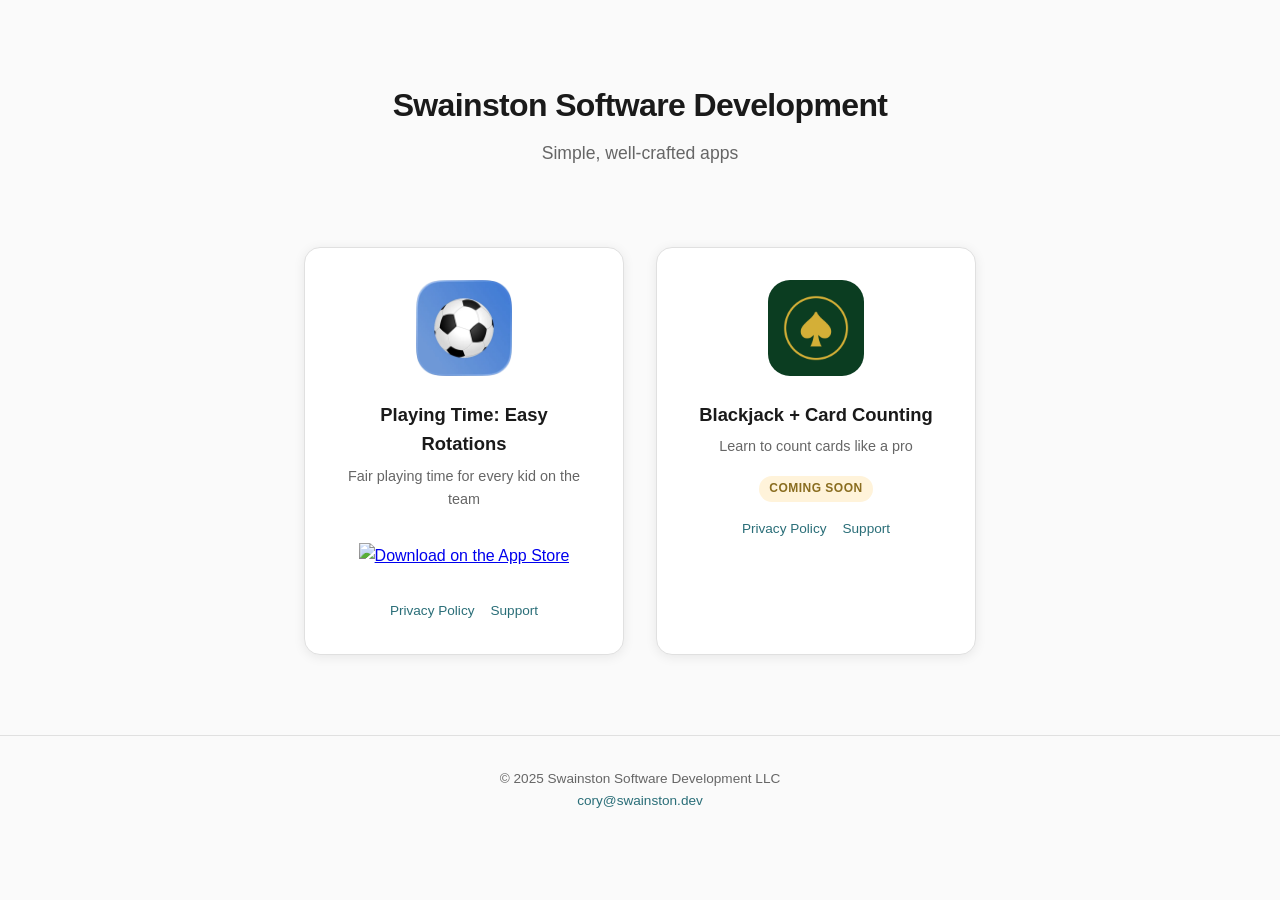
==== index.html @ 4da75aff "Replace Flutter app with static site for Swainston Software Development Remove the old Flutter web a" ====
<!DOCTYPE html>
<html lang="en">
<head>
    <meta charset="UTF-8">
    <meta name="viewport" content="width=device-width, initial-scale=1.0">
    <title>Swainston Software Development</title>
    <link rel="icon" href="favicon.svg" type="image/svg+xml">
    <link rel="stylesheet" href="style.css">
</head>
<body>
    <div class="hero">
        <h1>Swainston Software Development</h1>
        <p>Simple, well-crafted apps</p>
    </div>

    <div class="apps">
        <div class="app-card">
            <img src="assets/playing-time-icon.png" alt="Playing Time icon">
            <h2>Playing Time: Easy Rotations</h2>
            <p class="tagline">Fair playing time for every kid on the team</p>
            <a class="store-link" href="https://apps.apple.com/us/app/playing-time-easy-rotations/id6465690976">
                <img src="https://developer.apple.com/assets/elements/badges/download-on-the-app-store.svg" alt="Download on the App Store">
            </a>
            <div class="links">
                <a href="apps/playing-time/privacy-policy.html">Privacy Policy</a>
                <a href="support.html?app=playing-time">Support</a>
            </div>
        </div>

        <div class="app-card">
            <img src="assets/blackjack-icon.png" alt="Blackjack + Card Counting icon">
            <h2>Blackjack + Card Counting</h2>
            <p class="tagline">Learn to count cards like a pro</p>
            <span class="badge coming-soon">Coming Soon</span>
            <div class="links">
                <a href="apps/blackjack/privacy-policy.html">Privacy Policy</a>
                <a href="support.html?app=blackjack">Support</a>
            </div>
        </div>
    </div>

    <footer>
        <p>&copy; 2025 Swainston Software Development LLC</p>
        <p><a href="mailto:cory@swainston.dev">cory@swainston.dev</a></p>
    </footer>
</body>
</html>
---- style.css ----
:root {
  --bg: #fafafa;
  --text: #1a1a1a;
  --muted: #666;
  --border: #e0e0e0;
  --accent: #2a6e78;
  --card-bg: #fff;
  --card-shadow: 0 2px 12px rgba(0,0,0,0.08);
}

* { margin: 0; padding: 0; box-sizing: border-box; }

body {
  font-family: -apple-system, BlinkMacSystemFont, "Segoe UI", Roboto, sans-serif;
  color: var(--text);
  background: var(--bg);
  line-height: 1.6;
  -webkit-font-smoothing: antialiased;
}

/* Landing page */
.hero {
  text-align: center;
  padding: 80px 20px 40px;
}

.hero h1 {
  font-size: 2rem;
  font-weight: 700;
  letter-spacing: -0.02em;
}

.hero p {
  color: var(--muted);
  margin-top: 8px;
  font-size: 1.1rem;
}

.apps {
  display: flex;
  flex-wrap: wrap;
  justify-content: center;
  gap: 32px;
  padding: 40px 20px 80px;
  max-width: 800px;
  margin: 0 auto;
}

.app-card {
  background: var(--card-bg);
  border: 1px solid var(--border);
  border-radius: 16px;
  padding: 32px;
  width: 320px;
  text-align: center;
  box-shadow: var(--card-shadow);
  transition: transform 0.2s, box-shadow 0.2s;
}

.app-card:hover {
  transform: translateY(-4px);
  box-shadow: 0 6px 20px rgba(0,0,0,0.12);
}

.app-card img {
  width: 96px;
  height: 96px;
  border-radius: 22px;
  margin-bottom: 16px;
}

.app-card h2 {
  font-size: 1.15rem;
  font-weight: 600;
  margin-bottom: 6px;
}

.app-card .tagline {
  color: var(--muted);
  font-size: 0.9rem;
  margin-bottom: 16px;
}

.badge {
  display: inline-block;
  font-size: 0.75rem;
  font-weight: 600;
  padding: 3px 10px;
  border-radius: 999px;
  text-transform: uppercase;
  letter-spacing: 0.04em;
}

.badge.available {
  background: #e0f5ee;
  color: #1a7a52;
}

.badge.coming-soon {
  background: #fff3da;
  color: #8a6d20;
}

.app-card .links {
  margin-top: 16px;
  display: flex;
  justify-content: center;
  gap: 16px;
  font-size: 0.85rem;
}

.app-card .links a {
  color: var(--accent);
  text-decoration: none;
}

.app-card .links a:hover {
  text-decoration: underline;
}

.store-link {
  display: inline-block;
  margin-top: 16px;
}

.store-link img {
  width: auto;
  height: 40px;
  border-radius: 0;
}

/* Footer */
footer {
  text-align: center;
  padding: 32px 20px;
  border-top: 1px solid var(--border);
  color: var(--muted);
  font-size: 0.85rem;
}

footer a {
  color: var(--accent);
  text-decoration: none;
}

/* Sub-pages (privacy, support) */
.page {
  max-width: 640px;
  margin: 0 auto;
  padding: 48px 20px 80px;
}

.page .back {
  display: inline-block;
  margin-bottom: 24px;
  color: var(--accent);
  text-decoration: none;
  font-size: 0.9rem;
  font-weight: 500;
}

.page .back:hover {
  text-decoration: underline;
}

.page h1 {
  font-size: 1.5rem;
  margin-bottom: 4px;
}

.page .subtitle {
  color: var(--muted);
  font-size: 0.9rem;
  margin-bottom: 32px;
  padding-bottom: 24px;
  border-bottom: 1px solid var(--border);
}

.page h2 {
  font-size: 1.1rem;
  margin-top: 28px;
  margin-bottom: 8px;
}

.page h3 {
  font-size: 1rem;
  margin-top: 16px;
  margin-bottom: 6px;
}

.page p, .page li {
  color: #444;
  margin-bottom: 10px;
  font-size: 0.95rem;
}

.page a {
  color: var(--accent);
}

.page ul {
  padding-left: 20px;
  margin-bottom: 10px;
}

/* Support page */
.support-header {
  display: flex;
  align-items: center;
  gap: 16px;
  margin-bottom: 32px;
  padding-bottom: 24px;
  border-bottom: 1px solid var(--border);
}

.support-header img {
  width: 64px;
  height: 64px;
  border-radius: 14px;
}

.support-header.no-icon img {
  display: none;
}

.support-header h1 {
  margin-bottom: 0;
}

.support-form {
  display: flex;
  flex-direction: column;
  gap: 6px;
  margin-bottom: 24px;
}

.support-form label {
  font-size: 0.9rem;
  font-weight: 600;
  margin-top: 12px;
}

.support-form input,
.support-form textarea {
  font-family: inherit;
  font-size: 0.95rem;
  padding: 10px 12px;
  border: 1px solid var(--border);
  border-radius: 8px;
  background: var(--card-bg);
  color: var(--text);
  outline: none;
  transition: border-color 0.2s;
}

.support-form input:focus,
.support-form textarea:focus {
  border-color: var(--accent);
}

.support-form textarea {
  resize: vertical;
  min-height: 120px;
}

.support-form button {
  margin-top: 16px;
  padding: 12px;
  font-family: inherit;
  font-size: 0.95rem;
  font-weight: 600;
  color: #fff;
  background: var(--accent);
  border: none;
  border-radius: 8px;
  cursor: pointer;
  transition: background 0.2s;
}

.support-form button:hover {
  background: #225a62;
}

.success-message {
  text-align: center;
  padding: 32px;
  background: #e0f5ee;
  border-radius: 12px;
  margin-bottom: 24px;
}

.success-message p {
  color: #1a7a52;
  font-weight: 500;
}

.support-alt {
  text-align: center;
  color: var(--muted);
  font-size: 0.85rem;
}

/* Responsive */
@media (max-width: 600px) {
  .hero { padding: 48px 16px 24px; }
  .hero h1 { font-size: 1.4rem; }
  .hero p { font-size: 1rem; }
  .apps { padding: 24px 16px 48px; gap: 20px; }
  .app-card { width: 100%; padding: 24px; }
  .page { padding: 32px 16px 60px; }
  .page h1 { font-size: 1.3rem; }
  footer { padding: 24px 16px; }
}
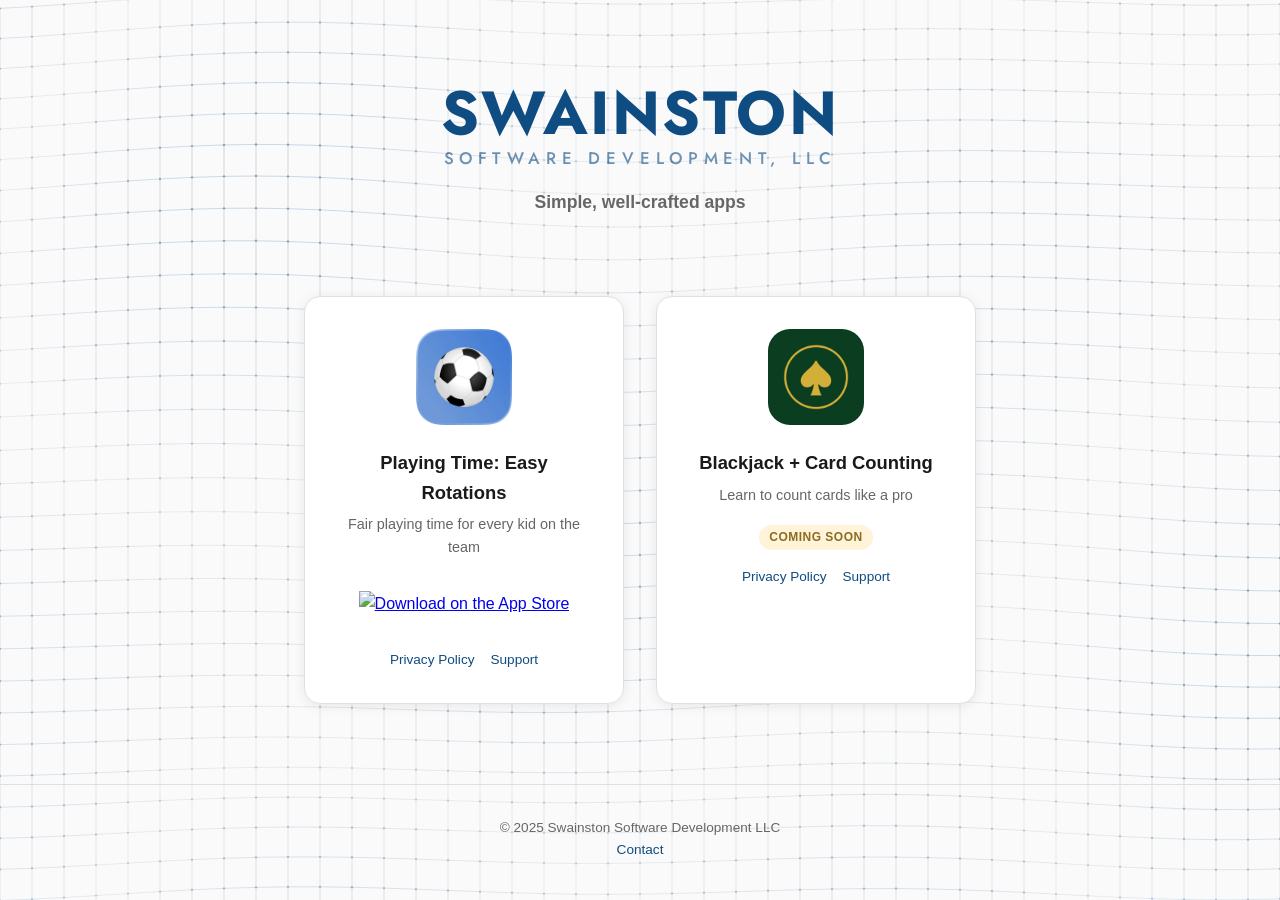
==== commit efbc5a24: "Add interactive wave mesh background and restyle header - Add canvas-based wave grid background with" ====
--- a/index.html
+++ b/index.html
@@ -6,10 +6,16 @@
     <title>Swainston Software Development</title>
     <link rel="icon" href="favicon.svg" type="image/svg+xml">
     <link rel="stylesheet" href="style.css">
+    <link rel="preconnect" href="https://fonts.googleapis.com">
+    <link rel="preconnect" href="https://fonts.gstatic.com" crossorigin>
+    <link href="https://fonts.googleapis.com/css2?family=Jost:wght@400;500;600;700&family=JetBrains+Mono:wght@400;500&display=swap" rel="stylesheet">
 </head>
 <body>
     <div class="hero">
-        <h1>Swainston Software Development</h1>
+        <h1 class="logo">
+            <span class="logo-main">Swainston</span>
+            <span class="logo-sub">Software Development, LLC</span>
+        </h1>
         <p>Simple, well-crafted apps</p>
     </div>
 
@@ -41,7 +47,119 @@
 
     <footer>
         <p>&copy; 2025 Swainston Software Development LLC</p>
-        <p><a href="mailto:cory@swainston.dev">cory@swainston.dev</a></p>
+        <p><a href="support.html">Contact</a></p>
     </footer>
+
+    <canvas id="wave"></canvas>
+    <script>
+    (function() {
+        const canvas = document.getElementById('wave');
+        const ctx = canvas.getContext('2d');
+        let w, h, cols, rows, mouse;
+        const SPACING = 32;
+        const DOT_R = 1.2;
+        const COLOR = [15, 76, 129]; // Classic Blue
+
+        mouse = { x: -9999, y: -9999 };
+        window.addEventListener('mousemove', function(e) {
+            mouse.x = e.clientX;
+            mouse.y = e.clientY;
+        });
+        window.addEventListener('mouseout', function() {
+            mouse.x = -9999;
+            mouse.y = -9999;
+        });
+
+        function resize() {
+            w = canvas.width = window.innerWidth;
+            h = canvas.height = window.innerHeight;
+            cols = Math.ceil(w / SPACING) + 1;
+            rows = Math.ceil(h / SPACING) + 1;
+        }
+
+        function draw(t) {
+            ctx.clearRect(0, 0, w, h);
+            const time = t * 0.001;
+
+            for (let row = 0; row < rows; row++) {
+                for (let col = 0; col < cols; col++) {
+                    const baseX = col * SPACING;
+                    const baseY = row * SPACING;
+
+                    const wave = Math.sin(col * 0.3 + time * 1.2) * 6
+                               + Math.cos(row * 0.25 + time * 0.8) * 6
+                               + Math.sin((col + row) * 0.2 + time) * 4;
+
+                    const dx = baseX - mouse.x;
+                    const dy = baseY - mouse.y;
+                    const dist = Math.sqrt(dx * dx + dy * dy);
+                    const mouseRadius = 150;
+                    let mx = 0, my = 0;
+                    if (dist < mouseRadius && dist > 0) {
+                        const force = (1 - dist / mouseRadius) * 25;
+                        mx = (dx / dist) * force;
+                        my = (dy / dist) * force;
+                    }
+
+                    const x = baseX + mx;
+                    const y = baseY + wave + my;
+                    const alpha = 0.15 + Math.abs(wave) * 0.015;
+
+                    ctx.beginPath();
+                    ctx.arc(x, y, DOT_R, 0, Math.PI * 2);
+                    ctx.fillStyle = 'rgba(' + COLOR.join(',') + ',' + alpha + ')';
+                    ctx.fill();
+
+                    if (col < cols - 1) {
+                        const nx = (col + 1) * SPACING;
+                        const nWave = Math.sin((col + 1) * 0.3 + time * 1.2) * 6
+                                    + Math.cos(row * 0.25 + time * 0.8) * 6
+                                    + Math.sin((col + 1 + row) * 0.2 + time) * 4;
+                        const ndx = nx - mouse.x;
+                        const ndy = (row * SPACING + nWave) - mouse.y;
+                        const nDist = Math.sqrt(ndx * ndx + ndy * ndy);
+                        let nmx = 0, nmy = 0;
+                        if (nDist < mouseRadius && nDist > 0) {
+                            const nf = (1 - nDist / mouseRadius) * 25;
+                            nmx = (ndx / nDist) * nf;
+                            nmy = (ndy / nDist) * nf;
+                        }
+                        ctx.beginPath();
+                        ctx.moveTo(x, y);
+                        ctx.lineTo(nx + nmx, row * SPACING + nWave + nmy);
+                        ctx.strokeStyle = 'rgba(' + COLOR.join(',') + ',' + (alpha * 0.5) + ')';
+                        ctx.stroke();
+                    }
+                    if (row < rows - 1) {
+                        const ny = (row + 1) * SPACING;
+                        const nWave = Math.sin(col * 0.3 + time * 1.2) * 6
+                                    + Math.cos((row + 1) * 0.25 + time * 0.8) * 6
+                                    + Math.sin((col + row + 1) * 0.2 + time) * 4;
+                        const ndx = baseX - mouse.x;
+                        const ndy = (ny + nWave) - mouse.y;
+                        const nDist = Math.sqrt(ndx * ndx + ndy * ndy);
+                        let nmx = 0, nmy = 0;
+                        if (nDist < mouseRadius && nDist > 0) {
+                            const nf = (1 - nDist / mouseRadius) * 25;
+                            nmx = (ndx / nDist) * nf;
+                            nmy = (ndy / nDist) * nf;
+                        }
+                        ctx.beginPath();
+                        ctx.moveTo(x, y);
+                        ctx.lineTo(baseX + nmx, ny + nWave + nmy);
+                        ctx.strokeStyle = 'rgba(' + COLOR.join(',') + ',' + (alpha * 0.5) + ')';
+                        ctx.stroke();
+                    }
+                }
+            }
+
+            requestAnimationFrame(draw);
+        }
+
+        window.addEventListener('resize', resize);
+        resize();
+        requestAnimationFrame(draw);
+    })();
+    </script>
 </body>
 </html>
--- a/style.css
+++ b/style.css
@@ -3,7 +3,7 @@
   --text: #1a1a1a;
   --muted: #666;
   --border: #e0e0e0;
-  --accent: #2a6e78;
+  --accent: #0F4C81;
   --card-bg: #fff;
   --card-shadow: 0 2px 12px rgba(0,0,0,0.08);
 }
@@ -11,28 +11,68 @@
 * { margin: 0; padding: 0; box-sizing: border-box; }
 
 body {
-  font-family: -apple-system, BlinkMacSystemFont, "Segoe UI", Roboto, sans-serif;
+  font-family: Helvetica, Arial, sans-serif;
   color: var(--text);
   background: var(--bg);
   line-height: 1.6;
   -webkit-font-smoothing: antialiased;
 }
 
+/* Wave mesh background */
+#wave {
+  position: fixed;
+  top: 0;
+  left: 0;
+  width: 100%;
+  height: 100%;
+  z-index: 0;
+  pointer-events: none;
+}
+
+body > *:not(#wave):not(script) {
+  position: relative;
+  z-index: 1;
+}
+
 /* Landing page */
 .hero {
   text-align: center;
   padding: 80px 20px 40px;
 }
 
-.hero h1 {
-  font-size: 2rem;
+.logo {
+  display: flex;
+  flex-direction: column;
+  align-items: center;
+  gap: 0;
+}
+
+.logo-main {
+  font-family: 'Jost', sans-serif;
+  font-size: 3.8rem;
   font-weight: 700;
-  letter-spacing: -0.02em;
+  letter-spacing: 0.04em;
+  text-transform: uppercase;
+  color: var(--accent);
+  line-height: 1.1;
+}
+
+.logo-sub {
+  font-family: 'Jost', sans-serif;
+  font-size: 1.05rem;
+  font-weight: 500;
+  letter-spacing: 0.35em;
+  text-transform: uppercase;
+  color: var(--accent);
+  opacity: 0.6;
+  margin-top: -2px;
 }
 
 .hero p {
-  color: var(--muted);
-  margin-top: 8px;
+  font-family: Helvetica, Arial, sans-serif;
+  font-weight: 600;
+  color: var(--muted);
+  margin-top: 16px;
   font-size: 1.1rem;
 }
 
@@ -278,7 +318,7 @@
 }
 
 .support-form button:hover {
-  background: #225a62;
+  background: #0a3660;
 }
 
 .success-message {
@@ -303,7 +343,8 @@
 /* Responsive */
 @media (max-width: 600px) {
   .hero { padding: 48px 16px 24px; }
-  .hero h1 { font-size: 1.4rem; }
+  .logo-main { font-size: 1.8rem; }
+  .logo-sub { font-size: 0.7rem; letter-spacing: 0.2em; }
   .hero p { font-size: 1rem; }
   .apps { padding: 24px 16px 48px; gap: 20px; }
   .app-card { width: 100%; padding: 24px; }
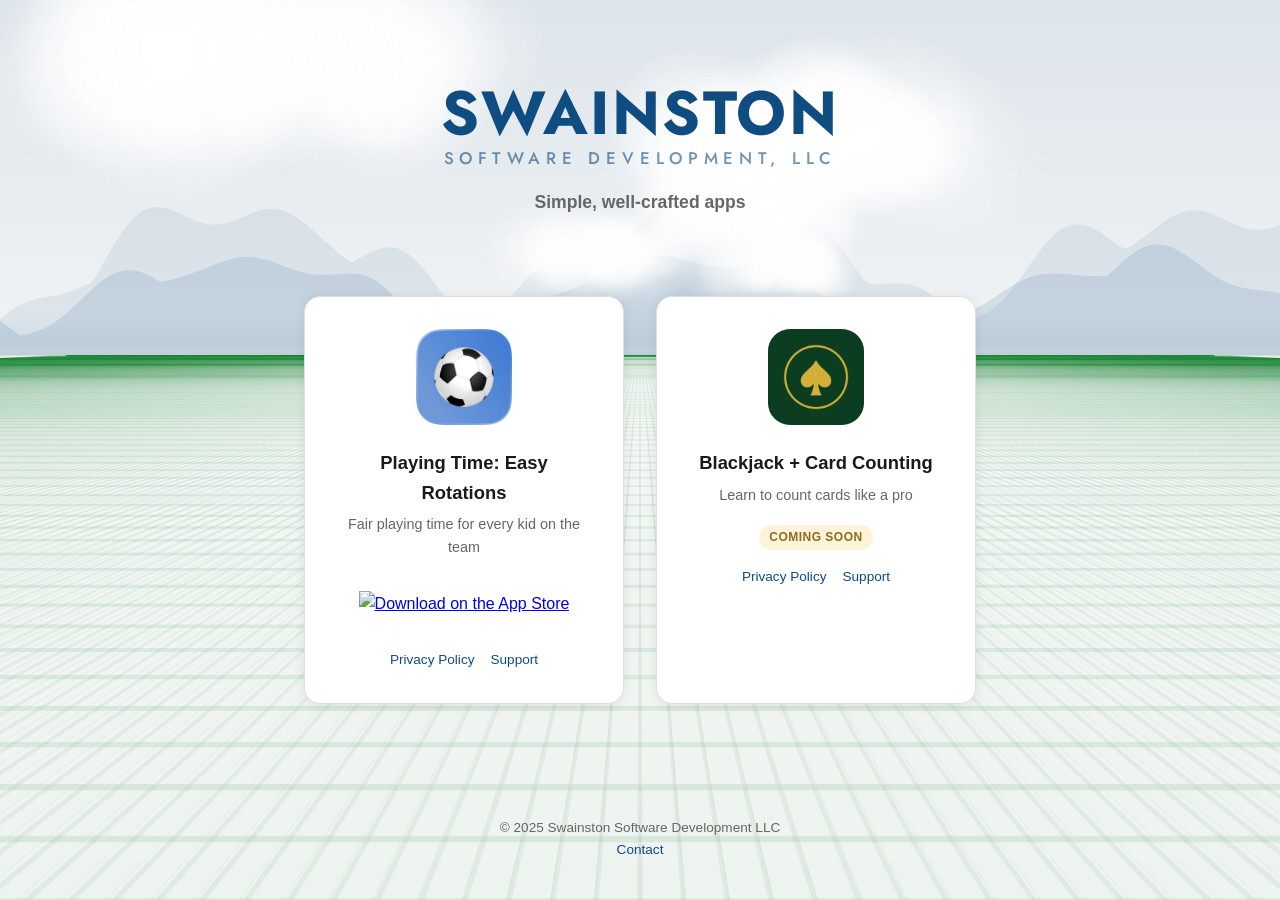
==== commit dfdb5c19: "Add 3D world background with mountains, clouds, and rolling grid - Perspective ground grid scrolling" ====
--- a/index.html
+++ b/index.html
@@ -50,114 +50,229 @@
         <p><a href="support.html">Contact</a></p>
     </footer>
 
-    <canvas id="wave"></canvas>
+    <canvas id="world"></canvas>
     <script>
     (function() {
-        const canvas = document.getElementById('wave');
+        const canvas = document.getElementById('world');
         const ctx = canvas.getContext('2d');
-        let w, h, cols, rows, mouse;
-        const SPACING = 32;
-        const DOT_R = 1.2;
-        const COLOR = [15, 76, 129]; // Classic Blue
-
-        mouse = { x: -9999, y: -9999 };
-        window.addEventListener('mousemove', function(e) {
-            mouse.x = e.clientX;
-            mouse.y = e.clientY;
-        });
-        window.addEventListener('mouseout', function() {
-            mouse.x = -9999;
-            mouse.y = -9999;
-        });
+        let w, h;
+
+        const HORIZON = 0.38;
+        const GREEN = [40, 140, 65];
+        const BLUE = [15, 76, 129];
+        const CLOUD_WHITE = [255, 255, 255];
+
+        const GROUND_SPEED = 0.15;
+
+        // --- CLOUDS ---
+        const clouds = [];
+        const CLOUD_COUNT = 6;
+
+        function makeCloud(randomZ) {
+            const puffs = [];
+            // dense core puffs
+            const coreCount = Math.floor(Math.random() * 14) + 14;
+            for (let i = 0; i < coreCount; i++) {
+                puffs.push({
+                    ox: (Math.random() - 0.5) * 0.6,
+                    oy: (Math.random() - 0.5) * 0.12,
+                    r: Math.random() * 0.1 + 0.08,
+                    core: true
+                });
+            }
+            // outer puffs for shape
+            const outerCount = Math.floor(Math.random() * 14) + 10;
+            for (let i = 0; i < outerCount; i++) {
+                puffs.push({
+                    ox: (Math.random() - 0.5) * 1.0,
+                    oy: (Math.random() - 0.5) * 0.18,
+                    r: Math.random() * 0.12 + 0.06,
+                    core: false
+                });
+            }
+            return {
+                x: (Math.random() - 0.5) * 2.0,
+                y: -(Math.random() * 0.4 + 0.55),
+                z: randomZ ? Math.random() * 10 + 2 : 10 + Math.random() * 3,
+                puffs: puffs
+            };
+        }
+
+        function initClouds() {
+            clouds.length = 0;
+            for (let i = 0; i < CLOUD_COUNT; i++) {
+                clouds.push(makeCloud(true));
+            }
+        }
 
         function resize() {
             w = canvas.width = window.innerWidth;
             h = canvas.height = window.innerHeight;
-            cols = Math.ceil(w / SPACING) + 1;
-            rows = Math.ceil(h / SPACING) + 1;
+        }
+
+        function project(x3, y3, z3) {
+            const fov = 1.5;
+            const scale = fov / z3;
+            return {
+                x: w / 2 + x3 * scale * w * 0.5,
+                y: h * HORIZON + y3 * scale * h * 0.6,
+                s: scale
+            };
         }
 
         function draw(t) {
             ctx.clearRect(0, 0, w, h);
             const time = t * 0.001;
 
-            for (let row = 0; row < rows; row++) {
-                for (let col = 0; col < cols; col++) {
-                    const baseX = col * SPACING;
-                    const baseY = row * SPACING;
-
-                    const wave = Math.sin(col * 0.3 + time * 1.2) * 6
-                               + Math.cos(row * 0.25 + time * 0.8) * 6
-                               + Math.sin((col + row) * 0.2 + time) * 4;
-
-                    const dx = baseX - mouse.x;
-                    const dy = baseY - mouse.y;
-                    const dist = Math.sqrt(dx * dx + dy * dy);
-                    const mouseRadius = 150;
-                    let mx = 0, my = 0;
-                    if (dist < mouseRadius && dist > 0) {
-                        const force = (1 - dist / mouseRadius) * 25;
-                        mx = (dx / dist) * force;
-                        my = (dy / dist) * force;
+            // --- SKY GRADIENT ---
+            const skyGrad = ctx.createLinearGradient(0, 0, 0, h * HORIZON);
+            skyGrad.addColorStop(0, 'rgba(15, 76, 129, 0.12)');
+            skyGrad.addColorStop(1, 'rgba(15, 76, 129, 0.04)');
+            ctx.fillStyle = skyGrad;
+            ctx.fillRect(0, 0, w, h * HORIZON);
+
+            // --- MOUNTAINS ---
+            const mBase = h * (HORIZON + 0.015);
+
+            // back range (farther, lighter)
+            ctx.beginPath();
+            ctx.moveTo(0, mBase);
+            const mSteps = 200;
+            for (let i = 0; i <= mSteps; i++) {
+                const mx = (i / mSteps) * w;
+                const nx = i / mSteps * 12;
+                const peak = Math.abs(Math.sin(nx * 0.7)) * 0.12
+                           + Math.abs(Math.sin(nx * 1.3 + 2)) * 0.06
+                           + Math.sin(nx * 2.7 + 5) * 0.025
+                           + Math.sin(nx * 5.1 + 1) * 0.012;
+                ctx.lineTo(mx, mBase - peak * h);
+            }
+            ctx.lineTo(w, mBase);
+            ctx.closePath();
+            ctx.fillStyle = 'rgba(15, 76, 129, 0.08)';
+            ctx.fill();
+
+            // front range (closer, darker)
+            ctx.beginPath();
+            ctx.moveTo(0, mBase);
+            for (let i = 0; i <= mSteps; i++) {
+                const mx = (i / mSteps) * w;
+                const nx = i / mSteps * 10;
+                const peak = Math.abs(Math.sin(nx * 0.9 + 3)) * 0.08
+                           + Math.abs(Math.sin(nx * 1.7 + 1)) * 0.04
+                           + Math.sin(nx * 3.3 + 4) * 0.018
+                           + Math.sin(nx * 6.2 + 2) * 0.008;
+                ctx.lineTo(mx, mBase - peak * h);
+            }
+            ctx.lineTo(w, mBase);
+            ctx.closePath();
+            ctx.fillStyle = 'rgba(15, 76, 129, 0.12)';
+            ctx.fill();
+
+            // --- GROUND GRADIENT ---
+            const groundGrad = ctx.createLinearGradient(0, h * HORIZON, 0, h);
+            groundGrad.addColorStop(0, 'rgba(40, 140, 65, 0.02)');
+            groundGrad.addColorStop(0.3, 'rgba(40, 140, 65, 0.04)');
+            groundGrad.addColorStop(1, 'rgba(40, 140, 65, 0.06)');
+            ctx.fillStyle = groundGrad;
+            ctx.fillRect(0, h * HORIZON, w, h * (1 - HORIZON));
+
+            // --- GROUND GRID ---
+            const gridRows = 200;
+            const gridCols = 1000;
+            const zMin = 0.1;
+            const zMax = 22;
+            const zRange = zMax - zMin;
+            const scrollOffset = zRange - (time * GROUND_SPEED * 0.8) % zRange;
+
+            for (let row = 0; row < gridRows; row++) {
+                const t_row = row / gridRows;
+                const baseZ = zMin * Math.pow(zMax / zMin, t_row);
+                const z = zMin + ((baseZ - zMin + scrollOffset) % zRange);
+                const fade = Math.max(0.3, (z - zMin) / zRange);
+                const hillY = 0.35 + Math.sin(z * 1.5 + time * 0.4) * 0.015;
+
+                // horizontal lines
+                const lp = project(-12, hillY, z);
+                const rp = project(12, hillY, z);
+                if (lp.y > h * HORIZON) {
+                    ctx.beginPath();
+                    ctx.moveTo(lp.x, lp.y);
+                    ctx.lineTo(rp.x, rp.y);
+                    ctx.strokeStyle = 'rgba(' + GREEN.join(',') + ',' + (0.35 * fade) + ')';
+                    ctx.lineWidth = Math.max(0.5, lp.s * 2.5);
+                    ctx.stroke();
+                }
+
+                // vertical lines
+                if (row < gridRows - 1) {
+                    const nt_row = (row + 1) / gridRows;
+                    const nBaseZ = zMin * Math.pow(zMax / zMin, nt_row);
+                    const nz = zMin + ((nBaseZ - zMin + scrollOffset) % zRange);
+                    const nHill = 0.35 + Math.sin(nz * 1.5 + time * 0.4) * 0.015;
+                    for (let col = 0; col <= gridCols; col++) {
+                        const x = (col / gridCols - 0.5) * 24;
+                        const p1 = project(x, hillY, z);
+                        const p2 = project(x, nHill, nz);
+                        if (p1.y > h * HORIZON) {
+                            ctx.beginPath();
+                            ctx.moveTo(p1.x, p1.y);
+                            ctx.lineTo(p2.x, p2.y);
+                            ctx.strokeStyle = 'rgba(' + GREEN.join(',') + ',' + (0.25 * fade) + ')';
+                            ctx.lineWidth = Math.max(0.3, p1.s * 1.8);
+                            ctx.stroke();
+                        }
                     }
-
-                    const x = baseX + mx;
-                    const y = baseY + wave + my;
-                    const alpha = 0.15 + Math.abs(wave) * 0.015;
-
-                    ctx.beginPath();
-                    ctx.arc(x, y, DOT_R, 0, Math.PI * 2);
-                    ctx.fillStyle = 'rgba(' + COLOR.join(',') + ',' + alpha + ')';
-                    ctx.fill();
-
-                    if (col < cols - 1) {
-                        const nx = (col + 1) * SPACING;
-                        const nWave = Math.sin((col + 1) * 0.3 + time * 1.2) * 6
-                                    + Math.cos(row * 0.25 + time * 0.8) * 6
-                                    + Math.sin((col + 1 + row) * 0.2 + time) * 4;
-                        const ndx = nx - mouse.x;
-                        const ndy = (row * SPACING + nWave) - mouse.y;
-                        const nDist = Math.sqrt(ndx * ndx + ndy * ndy);
-                        let nmx = 0, nmy = 0;
-                        if (nDist < mouseRadius && nDist > 0) {
-                            const nf = (1 - nDist / mouseRadius) * 25;
-                            nmx = (ndx / nDist) * nf;
-                            nmy = (ndy / nDist) * nf;
-                        }
+                }
+            }
+
+            // --- CLOUDS ---
+            for (let i = 0; i < clouds.length; i++) {
+                const c = clouds[i];
+                c.z -= 0.004;
+                if (c.z < 0.3) {
+                    clouds[i] = makeCloud(false);
+                    continue;
+                }
+
+                for (const puff of c.puffs) {
+                    const p = project(c.x + puff.ox, c.y + puff.oy, c.z);
+                    const r = puff.r * p.s * w * 0.8;
+                    const depth = Math.max(0, 1 - c.z / 14);
+
+                    if (r > 1 && p.y < h * (HORIZON + 0.05)) {
+                        // all puffs use gradients, core ones are just more opaque
+                        const edgeAlpha = puff.core ? 0.22 + depth * 0.16 : 0.12 + depth * 0.1;
+                        const grad = ctx.createRadialGradient(p.x, p.y, r * 0.3, p.x, p.y, r);
+                        grad.addColorStop(0, 'rgba(255,255,255,' + edgeAlpha + ')');
+                        grad.addColorStop(0.7, 'rgba(255,255,255,' + (edgeAlpha * 0.4) + ')');
+                        grad.addColorStop(1, 'rgba(255,255,255,0)');
                         ctx.beginPath();
-                        ctx.moveTo(x, y);
-                        ctx.lineTo(nx + nmx, row * SPACING + nWave + nmy);
-                        ctx.strokeStyle = 'rgba(' + COLOR.join(',') + ',' + (alpha * 0.5) + ')';
-                        ctx.stroke();
+                        ctx.arc(p.x, p.y, r, 0, Math.PI * 2);
+                        ctx.fillStyle = grad;
+                        ctx.fill();
                     }
-                    if (row < rows - 1) {
-                        const ny = (row + 1) * SPACING;
-                        const nWave = Math.sin(col * 0.3 + time * 1.2) * 6
-                                    + Math.cos((row + 1) * 0.25 + time * 0.8) * 6
-                                    + Math.sin((col + row + 1) * 0.2 + time) * 4;
-                        const ndx = baseX - mouse.x;
-                        const ndy = (ny + nWave) - mouse.y;
-                        const nDist = Math.sqrt(ndx * ndx + ndy * ndy);
-                        let nmx = 0, nmy = 0;
-                        if (nDist < mouseRadius && nDist > 0) {
-                            const nf = (1 - nDist / mouseRadius) * 25;
-                            nmx = (ndx / nDist) * nf;
-                            nmy = (ndy / nDist) * nf;
-                        }
-                        ctx.beginPath();
-                        ctx.moveTo(x, y);
-                        ctx.lineTo(baseX + nmx, ny + nWave + nmy);
-                        ctx.strokeStyle = 'rgba(' + COLOR.join(',') + ',' + (alpha * 0.5) + ')';
-                        ctx.stroke();
-                    }
-                }
-            }
+                }
+            }
+
+            // --- HORIZON LINE ---
+            const hGrad = ctx.createLinearGradient(0, h * (HORIZON - 0.03), 0, h * (HORIZON + 0.05));
+            hGrad.addColorStop(0, 'rgba(15, 76, 129, 0)');
+            hGrad.addColorStop(0.4, 'rgba(15, 76, 129, 0.06)');
+            hGrad.addColorStop(0.6, 'rgba(40, 140, 65, 0.05)');
+            hGrad.addColorStop(1, 'rgba(40, 140, 65, 0)');
+            ctx.fillStyle = hGrad;
+            ctx.fillRect(0, h * (HORIZON - 0.03), w, h * 0.08);
 
             requestAnimationFrame(draw);
         }
 
-        window.addEventListener('resize', resize);
+        window.addEventListener('resize', function() {
+            resize();
+            initClouds();
+        });
         resize();
+        initClouds();
         requestAnimationFrame(draw);
     })();
     </script>
--- a/style.css
+++ b/style.css
@@ -18,8 +18,8 @@
   -webkit-font-smoothing: antialiased;
 }
 
-/* Wave mesh background */
-#wave {
+/* 3D world background */
+#world {
   position: fixed;
   top: 0;
   left: 0;
@@ -29,7 +29,7 @@
   pointer-events: none;
 }
 
-body > *:not(#wave):not(script) {
+body > *:not(#world):not(script) {
   position: relative;
   z-index: 1;
 }
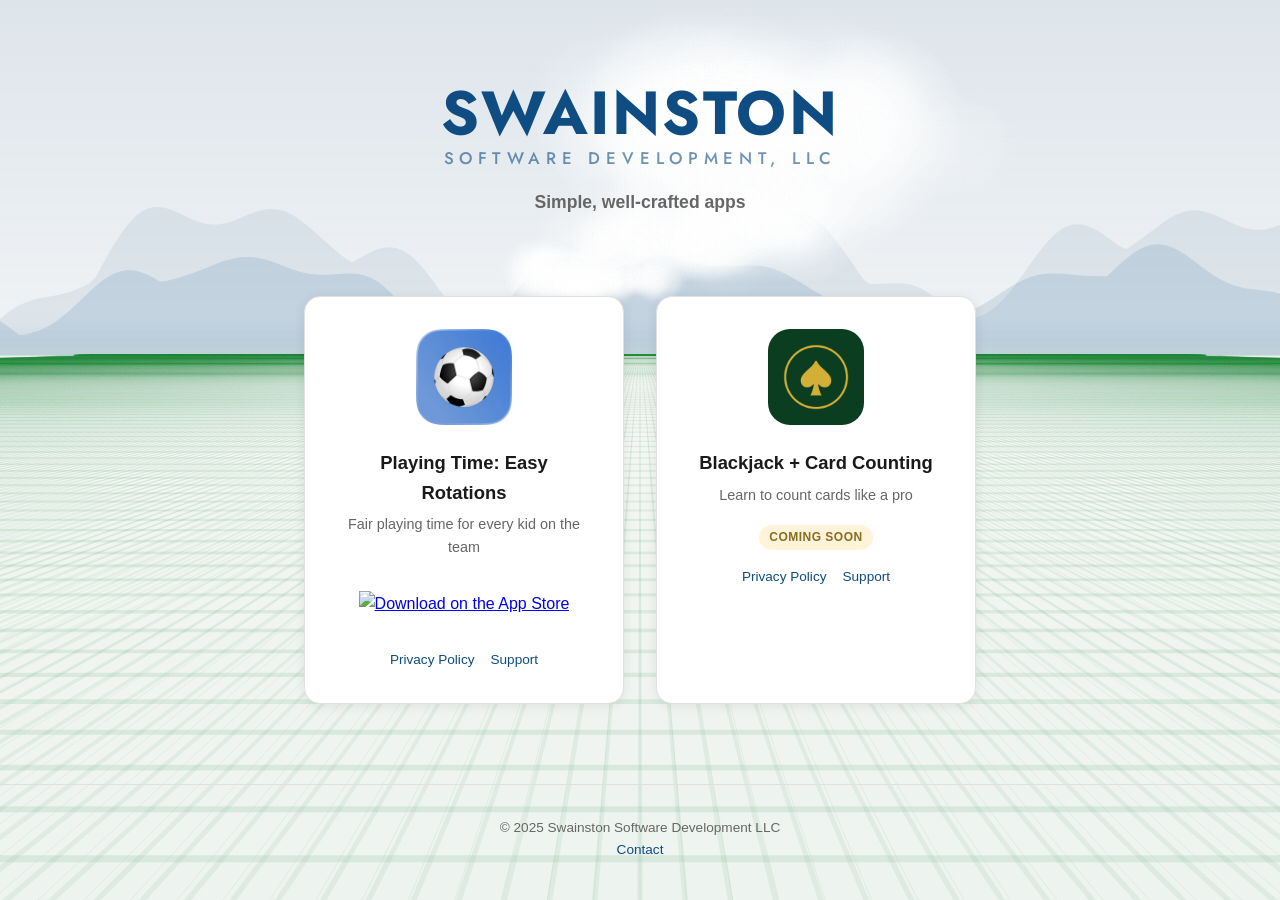
==== commit fb6142e9: "Add aurora background for mobile, keep 3D world for desktop - Aurora animation with shimmering blue " ====
--- a/index.html
+++ b/index.html
@@ -51,6 +51,7 @@
     </footer>
 
     <canvas id="world"></canvas>
+    <canvas id="aurora"></canvas>
     <script>
     (function() {
         const canvas = document.getElementById('world');
@@ -121,6 +122,10 @@
         }
 
         function draw(t) {
+            if (window.innerWidth <= 600) {
+                requestAnimationFrame(draw);
+                return;
+            }
             ctx.clearRect(0, 0, w, h);
             const time = t * 0.001;
 
@@ -267,13 +272,90 @@
             requestAnimationFrame(draw);
         }
 
+        // --- AURORA (mobile) ---
+        const auroraCanvas = document.getElementById('aurora');
+        const actx = auroraCanvas.getContext('2d');
+        let aw, ah;
+
+        const AURORA_LAYERS = [
+            { color: [15, 76, 129],  alpha: 0.12, speed: 0.8,  freq: 0.003, amp: 0.18, yBase: 0.25 },
+            { color: [30, 100, 160], alpha: 0.10, speed: 0.6,  freq: 0.004, amp: 0.15, yBase: 0.35 },
+            { color: [60, 140, 200], alpha: 0.08, speed: 1.0,  freq: 0.0025,amp: 0.20, yBase: 0.30 },
+            { color: [20, 60, 110],  alpha: 0.10, speed: 0.5,  freq: 0.005, amp: 0.12, yBase: 0.45 },
+            { color: [80, 170, 220], alpha: 0.06, speed: 0.7,  freq: 0.0035,amp: 0.16, yBase: 0.40 },
+        ];
+
+        function auroraResize() {
+            aw = auroraCanvas.width = window.innerWidth;
+            ah = auroraCanvas.height = window.innerHeight;
+        }
+
+        function drawAurora(t) {
+            if (window.innerWidth > 600) {
+                requestAnimationFrame(drawAurora);
+                return;
+            }
+            actx.clearRect(0, 0, aw, ah);
+            const time = t * 0.001;
+
+            for (const layer of AURORA_LAYERS) {
+                const steps = Math.ceil(aw / 4);
+                const bandHeight = ah * 0.35;
+
+                actx.beginPath();
+                actx.moveTo(0, ah);
+
+                for (let i = 0; i <= steps; i++) {
+                    const x = (i / steps) * aw;
+                    const nx = x * layer.freq;
+                    const wave = Math.sin(nx + time * layer.speed) * 0.4
+                               + Math.sin(nx * 2.3 + time * layer.speed * 0.7) * 0.3
+                               + Math.sin(nx * 0.7 + time * layer.speed * 1.3) * 0.3;
+                    actx.lineTo(x, ah * layer.yBase + wave * ah * layer.amp);
+                }
+
+                actx.lineTo(aw, ah);
+                actx.closePath();
+
+                const grad = actx.createLinearGradient(0, ah * layer.yBase - bandHeight * 0.3, 0, ah * layer.yBase + bandHeight);
+                const c = layer.color.join(',');
+                const shimmer = 1 + Math.sin(time * 1.5 + layer.yBase * 20) * 0.3;
+                const a = layer.alpha * shimmer;
+
+                grad.addColorStop(0, 'rgba(' + c + ', 0)');
+                grad.addColorStop(0.3, 'rgba(' + c + ',' + a + ')');
+                grad.addColorStop(0.6, 'rgba(' + c + ',' + (a * 0.7) + ')');
+                grad.addColorStop(1, 'rgba(' + c + ', 0)');
+
+                actx.fillStyle = grad;
+                actx.fill();
+            }
+
+            requestAnimationFrame(drawAurora);
+        }
+
+        // --- SWITCHING ---
+        let isMobile = window.innerWidth <= 600;
+
+        function updateCanvases() {
+            const wasMobile = isMobile;
+            isMobile = window.innerWidth <= 600;
+            canvas.style.display = isMobile ? 'none' : 'block';
+            auroraCanvas.style.display = isMobile ? 'block' : 'none';
+            resize();
+            auroraResize();
+            if (!wasMobile && isMobile) initClouds();
+        }
+
         window.addEventListener('resize', function() {
-            resize();
+            updateCanvases();
             initClouds();
         });
-        resize();
+
+        updateCanvases();
         initClouds();
         requestAnimationFrame(draw);
+        requestAnimationFrame(drawAurora);
     })();
     </script>
 </body>
--- a/style.css
+++ b/style.css
@@ -29,7 +29,18 @@
   pointer-events: none;
 }
 
-body > *:not(#world):not(script) {
+#aurora {
+  position: fixed;
+  top: 0;
+  left: 0;
+  width: 100%;
+  height: 100%;
+  z-index: 0;
+  pointer-events: none;
+  display: none;
+}
+
+body > *:not(#world):not(#aurora):not(script) {
   position: relative;
   z-index: 1;
 }
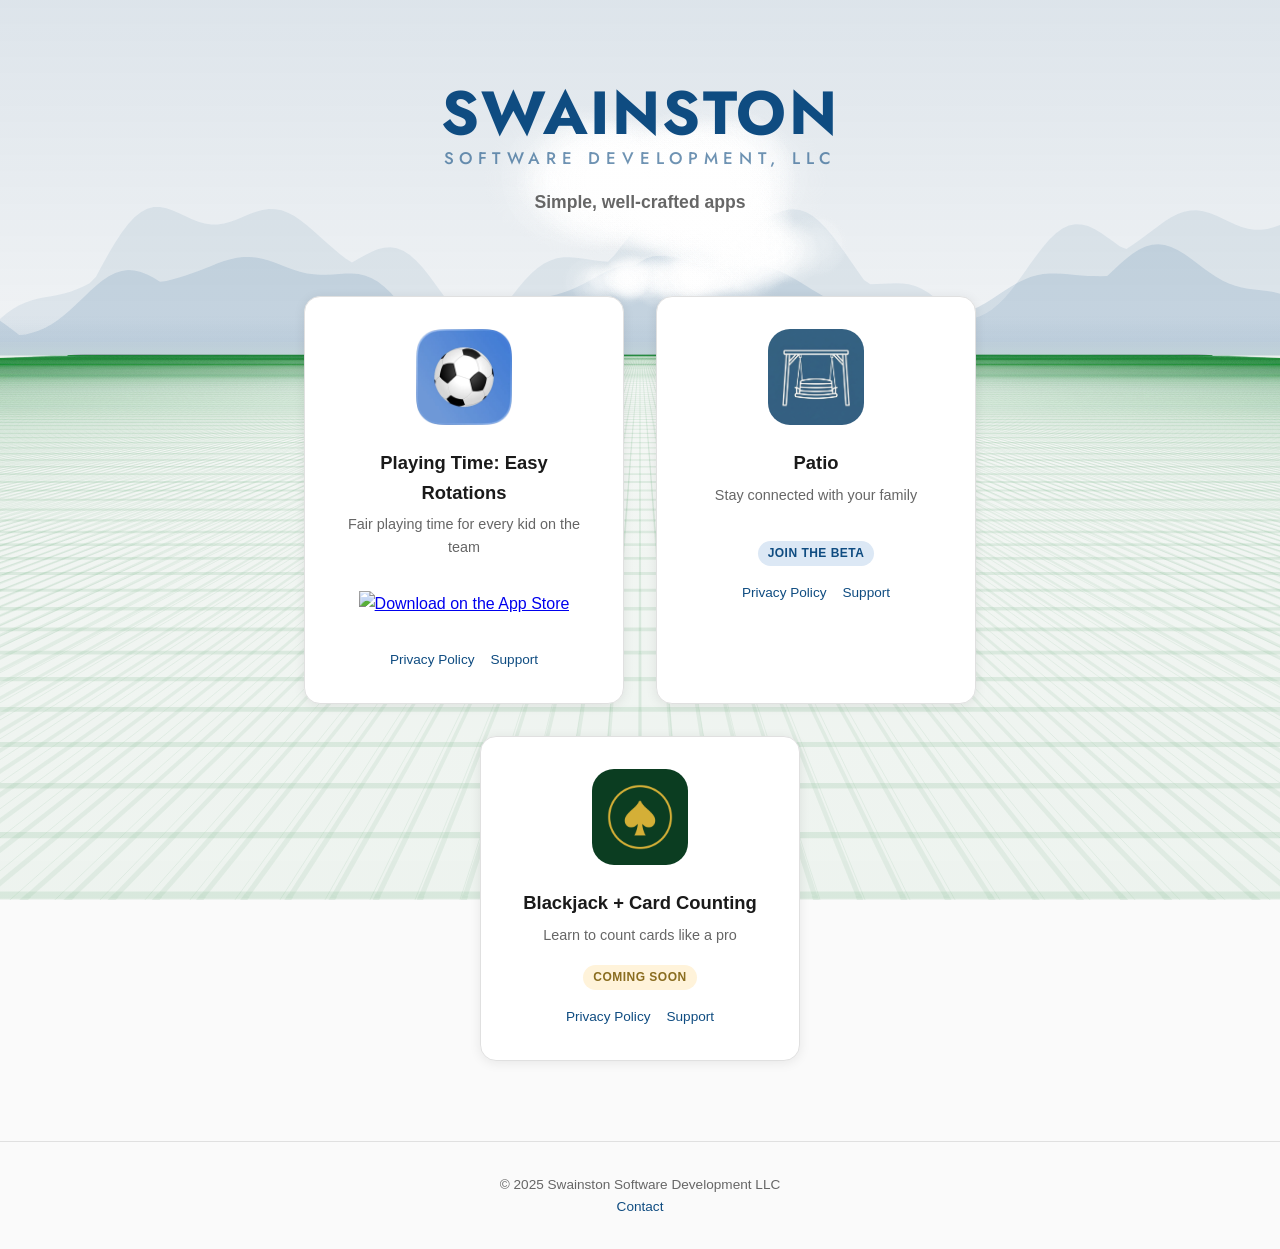
==== commit 9dda359a: "Add Patio app and data deletion pages for all apps Generated with [Claude Code](https://claude.ai/co" ====
--- a/index.html
+++ b/index.html
@@ -34,6 +34,19 @@
         </div>
 
         <div class="app-card">
+            <img src="assets/patio-icon.jpg" alt="Patio icon">
+            <h2>Patio</h2>
+            <p class="tagline">Stay connected with your family</p>
+            <a class="store-link" href="https://testflight.apple.com/join/vWeJwrvN">
+                <span class="badge beta">Join the Beta</span>
+            </a>
+            <div class="links">
+                <a href="apps/patio/privacy-policy.html">Privacy Policy</a>
+                <a href="support.html?app=patio">Support</a>
+            </div>
+        </div>
+
+        <div class="app-card">
             <img src="assets/blackjack-icon.png" alt="Blackjack + Card Counting icon">
             <h2>Blackjack + Card Counting</h2>
             <p class="tagline">Learn to count cards like a pro</p>
--- a/style.css
+++ b/style.css
@@ -150,6 +150,11 @@
 .badge.coming-soon {
   background: #fff3da;
   color: #8a6d20;
+}
+
+.badge.beta {
+  background: #dce8f5;
+  color: #0F4C81;
 }
 
 .app-card .links {
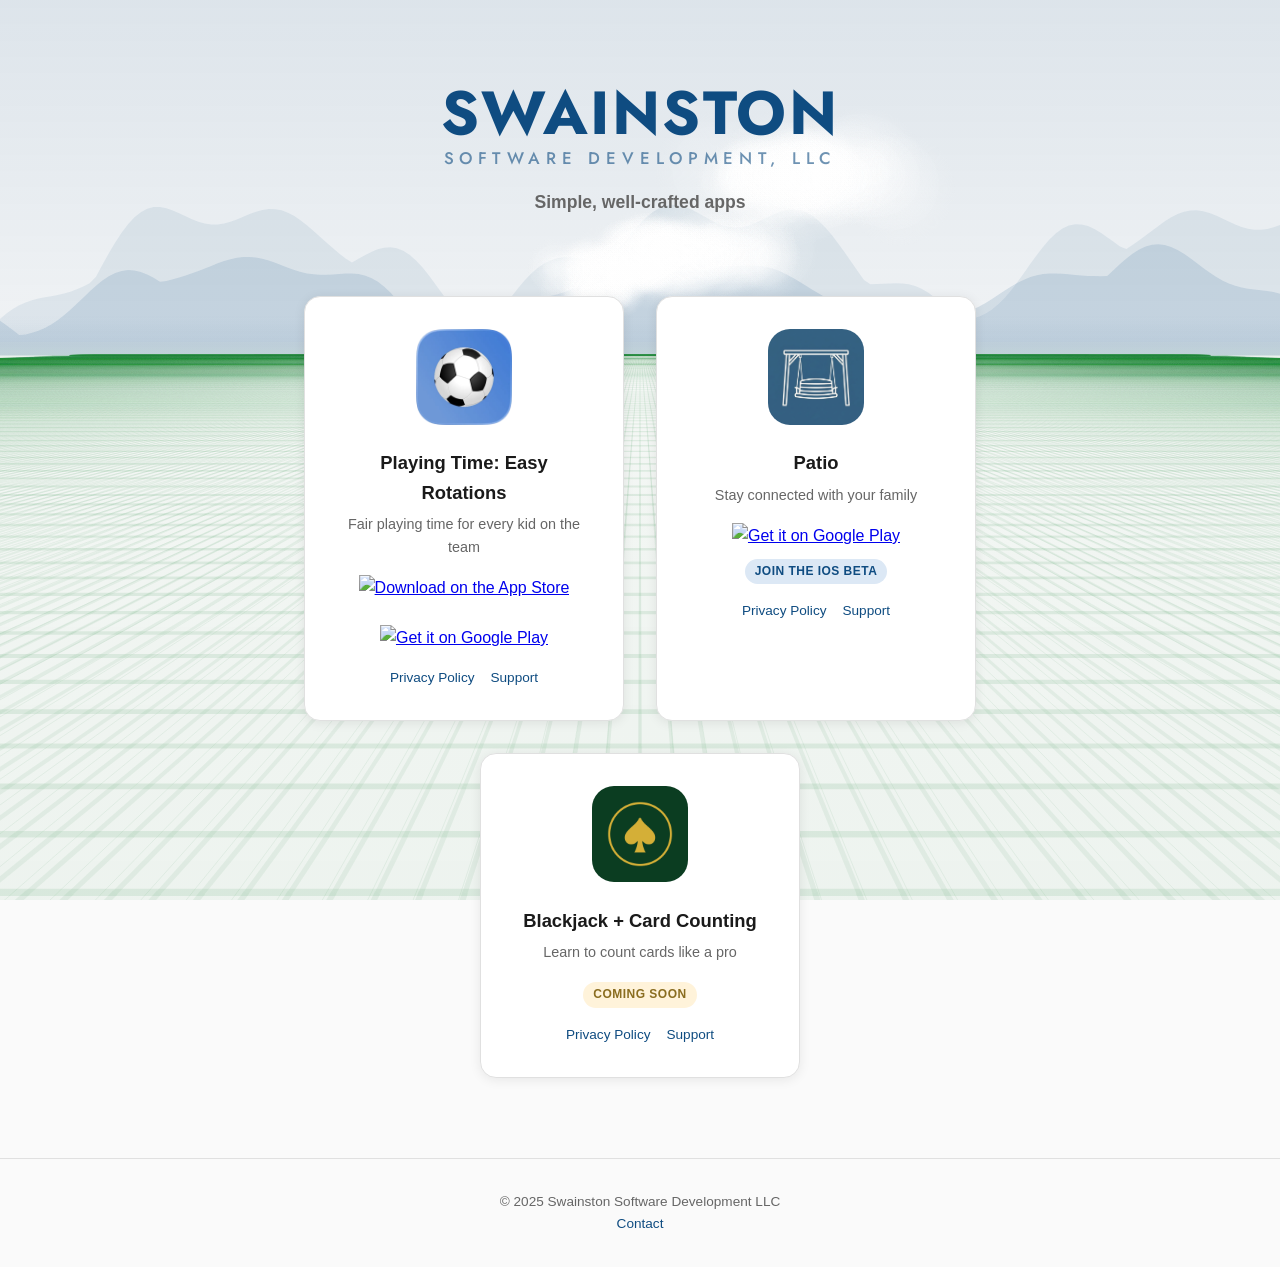
==== commit 4f7d4ba5: "Add Google Play Store badges for Patio and Playing Time Co-Authored-By: Claude Opus 4.6 <noreply@ant" ====
--- a/index.html
+++ b/index.html
@@ -24,9 +24,14 @@
             <img src="assets/playing-time-icon.png" alt="Playing Time icon">
             <h2>Playing Time: Easy Rotations</h2>
             <p class="tagline">Fair playing time for every kid on the team</p>
-            <a class="store-link" href="https://apps.apple.com/us/app/playing-time-easy-rotations/id6465690976">
-                <img src="https://developer.apple.com/assets/elements/badges/download-on-the-app-store.svg" alt="Download on the App Store">
-            </a>
+            <div class="store-links">
+                <a class="store-link" href="https://apps.apple.com/us/app/playing-time-easy-rotations/id6465690976">
+                    <img src="https://developer.apple.com/assets/elements/badges/download-on-the-app-store.svg" alt="Download on the App Store">
+                </a>
+                <a class="store-link" href="https://play.google.com/store/apps/details?id=dev.swainston.soccer">
+                    <img src="https://play.google.com/intl/en_us/badges/static/images/badges/en_badge_web_generic.png" alt="Get it on Google Play">
+                </a>
+            </div>
             <div class="links">
                 <a href="apps/playing-time/privacy-policy.html">Privacy Policy</a>
                 <a href="support.html?app=playing-time">Support</a>
@@ -37,9 +42,14 @@
             <img src="assets/patio-icon.jpg" alt="Patio icon">
             <h2>Patio</h2>
             <p class="tagline">Stay connected with your family</p>
-            <a class="store-link" href="https://testflight.apple.com/join/vWeJwrvN">
-                <span class="badge beta">Join the Beta</span>
-            </a>
+            <div class="store-links">
+                <a class="store-link" href="https://play.google.com/store/apps/details?id=dev.swainston.family">
+                    <img src="https://play.google.com/intl/en_us/badges/static/images/badges/en_badge_web_generic.png" alt="Get it on Google Play">
+                </a>
+                <a class="store-link" href="https://testflight.apple.com/join/vWeJwrvN">
+                    <span class="badge beta">Join the iOS Beta</span>
+                </a>
+            </div>
             <div class="links">
                 <a href="apps/patio/privacy-policy.html">Privacy Policy</a>
                 <a href="support.html?app=patio">Support</a>
--- a/style.css
+++ b/style.css
@@ -174,15 +174,27 @@
   text-decoration: underline;
 }
 
+.store-links {
+  display: flex;
+  flex-direction: column;
+  align-items: center;
+  gap: 8px;
+  margin-top: 16px;
+}
+
 .store-link {
   display: inline-block;
-  margin-top: 16px;
 }
 
 .store-link img {
   width: auto;
   height: 40px;
   border-radius: 0;
+}
+
+.store-link img[alt="Get it on Google Play"] {
+  height: 58px;
+  margin: -9px 0;
 }
 
 /* Footer */
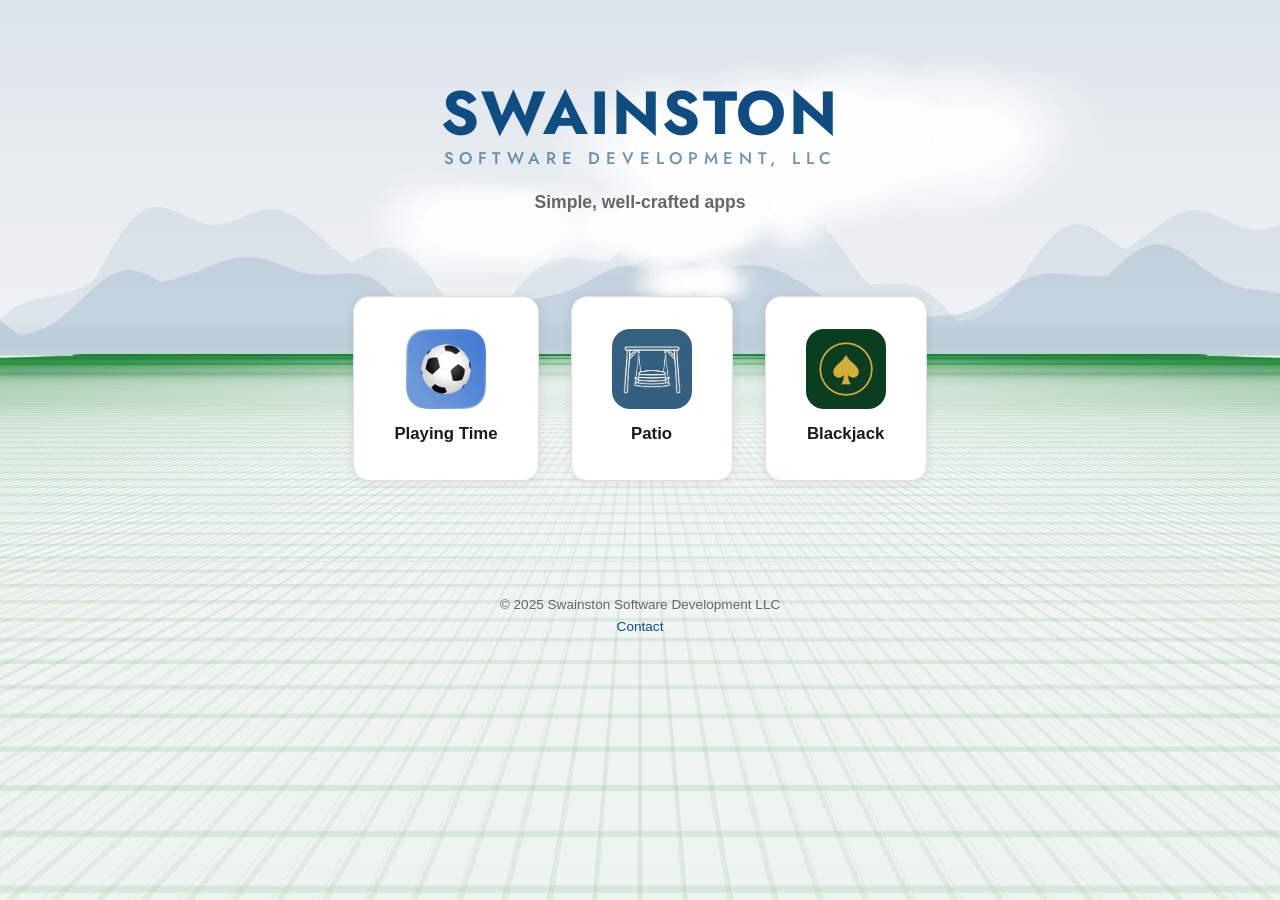
==== commit 8468a64c: "Add dedicated app landing pages with dark premium design Simplify main page to link to per-app landi" ====
--- a/index.html
+++ b/index.html
@@ -19,53 +19,19 @@
         <p>Simple, well-crafted apps</p>
     </div>
 
-    <div class="apps">
-        <div class="app-card">
+    <div class="app-list">
+        <a class="app-link" href="apps/playing-time/index.html">
             <img src="assets/playing-time-icon.png" alt="Playing Time icon">
-            <h2>Playing Time: Easy Rotations</h2>
-            <p class="tagline">Fair playing time for every kid on the team</p>
-            <div class="store-links">
-                <a class="store-link" href="https://apps.apple.com/us/app/playing-time-easy-rotations/id6465690976">
-                    <img src="https://developer.apple.com/assets/elements/badges/download-on-the-app-store.svg" alt="Download on the App Store">
-                </a>
-                <a class="store-link" href="https://play.google.com/store/apps/details?id=dev.swainston.soccer">
-                    <img src="https://play.google.com/intl/en_us/badges/static/images/badges/en_badge_web_generic.png" alt="Get it on Google Play">
-                </a>
-            </div>
-            <div class="links">
-                <a href="apps/playing-time/privacy-policy.html">Privacy Policy</a>
-                <a href="support.html?app=playing-time">Support</a>
-            </div>
-        </div>
-
-        <div class="app-card">
+            <span>Playing Time</span>
+        </a>
+        <a class="app-link" href="apps/patio/index.html">
             <img src="assets/patio-icon.jpg" alt="Patio icon">
-            <h2>Patio</h2>
-            <p class="tagline">Stay connected with your family</p>
-            <div class="store-links">
-                <a class="store-link" href="https://play.google.com/store/apps/details?id=dev.swainston.family">
-                    <img src="https://play.google.com/intl/en_us/badges/static/images/badges/en_badge_web_generic.png" alt="Get it on Google Play">
-                </a>
-                <a class="store-link" href="https://testflight.apple.com/join/vWeJwrvN">
-                    <span class="badge beta">Join the iOS Beta</span>
-                </a>
-            </div>
-            <div class="links">
-                <a href="apps/patio/privacy-policy.html">Privacy Policy</a>
-                <a href="support.html?app=patio">Support</a>
-            </div>
-        </div>
-
-        <div class="app-card">
-            <img src="assets/blackjack-icon.png" alt="Blackjack + Card Counting icon">
-            <h2>Blackjack + Card Counting</h2>
-            <p class="tagline">Learn to count cards like a pro</p>
-            <span class="badge coming-soon">Coming Soon</span>
-            <div class="links">
-                <a href="apps/blackjack/privacy-policy.html">Privacy Policy</a>
-                <a href="support.html?app=blackjack">Support</a>
-            </div>
-        </div>
+            <span>Patio</span>
+        </a>
+        <a class="app-link" href="apps/blackjack/index.html">
+            <img src="assets/blackjack-icon.png" alt="Blackjack icon">
+            <span>Blackjack</span>
+        </a>
     </div>
 
     <footer>
--- a/style.css
+++ b/style.css
@@ -87,7 +87,7 @@
   font-size: 1.1rem;
 }
 
-.apps {
+.app-list {
   display: flex;
   flex-wrap: wrap;
   justify-content: center;
@@ -97,104 +97,35 @@
   margin: 0 auto;
 }
 
-.app-card {
+.app-link {
+  display: flex;
+  flex-direction: column;
+  align-items: center;
+  gap: 12px;
+  text-decoration: none;
+  color: var(--text);
   background: var(--card-bg);
   border: 1px solid var(--border);
   border-radius: 16px;
-  padding: 32px;
-  width: 320px;
-  text-align: center;
+  padding: 32px 40px;
   box-shadow: var(--card-shadow);
   transition: transform 0.2s, box-shadow 0.2s;
 }
 
-.app-card:hover {
+.app-link:hover {
   transform: translateY(-4px);
   box-shadow: 0 6px 20px rgba(0,0,0,0.12);
 }
 
-.app-card img {
-  width: 96px;
-  height: 96px;
-  border-radius: 22px;
-  margin-bottom: 16px;
-}
-
-.app-card h2 {
-  font-size: 1.15rem;
+.app-link img {
+  width: 80px;
+  height: 80px;
+  border-radius: 18px;
+}
+
+.app-link span {
+  font-size: 1.05rem;
   font-weight: 600;
-  margin-bottom: 6px;
-}
-
-.app-card .tagline {
-  color: var(--muted);
-  font-size: 0.9rem;
-  margin-bottom: 16px;
-}
-
-.badge {
-  display: inline-block;
-  font-size: 0.75rem;
-  font-weight: 600;
-  padding: 3px 10px;
-  border-radius: 999px;
-  text-transform: uppercase;
-  letter-spacing: 0.04em;
-}
-
-.badge.available {
-  background: #e0f5ee;
-  color: #1a7a52;
-}
-
-.badge.coming-soon {
-  background: #fff3da;
-  color: #8a6d20;
-}
-
-.badge.beta {
-  background: #dce8f5;
-  color: #0F4C81;
-}
-
-.app-card .links {
-  margin-top: 16px;
-  display: flex;
-  justify-content: center;
-  gap: 16px;
-  font-size: 0.85rem;
-}
-
-.app-card .links a {
-  color: var(--accent);
-  text-decoration: none;
-}
-
-.app-card .links a:hover {
-  text-decoration: underline;
-}
-
-.store-links {
-  display: flex;
-  flex-direction: column;
-  align-items: center;
-  gap: 8px;
-  margin-top: 16px;
-}
-
-.store-link {
-  display: inline-block;
-}
-
-.store-link img {
-  width: auto;
-  height: 40px;
-  border-radius: 0;
-}
-
-.store-link img[alt="Get it on Google Play"] {
-  height: 58px;
-  margin: -9px 0;
 }
 
 /* Footer */
@@ -374,8 +305,8 @@
   .logo-main { font-size: 1.8rem; }
   .logo-sub { font-size: 0.7rem; letter-spacing: 0.2em; }
   .hero p { font-size: 1rem; }
-  .apps { padding: 24px 16px 48px; gap: 20px; }
-  .app-card { width: 100%; padding: 24px; }
+  .app-list { padding: 24px 16px 48px; gap: 20px; }
+  .app-link { width: 100%; padding: 24px; }
   .page { padding: 32px 16px 60px; }
   .page h1 { font-size: 1.3rem; }
   footer { padding: 24px 16px; }
